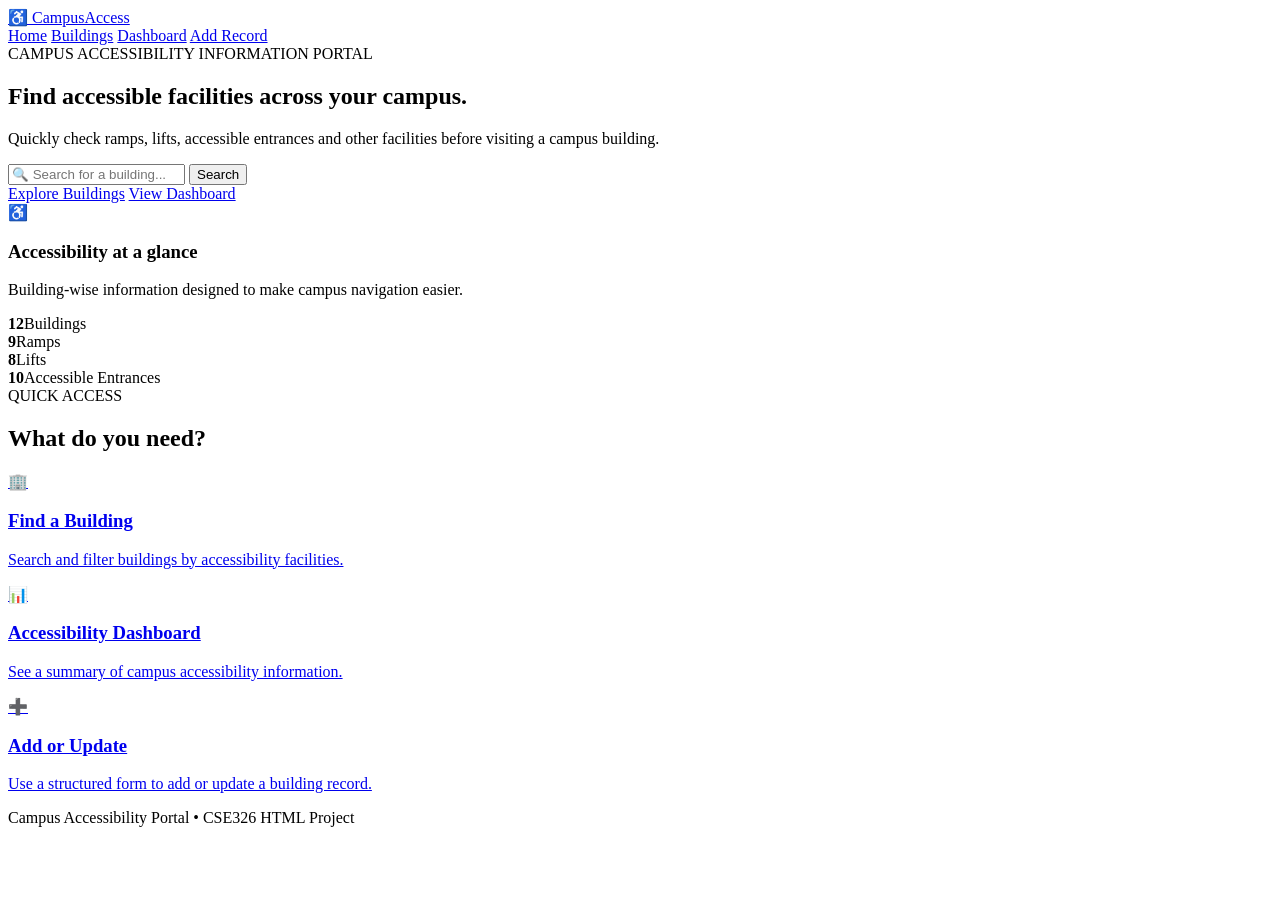
==== index.html @ b007a808 "Add files via upload" ====
<!DOCTYPE html>
<html lang="en">
<head>
  <meta charset="UTF-8">
  <meta name="viewport" content="width=device-width, initial-scale=1.0">
  <title>Campus Accessibility Portal</title>
  <link rel="stylesheet" href="css/style.css">
</head>
<body>
  <header class="navbar">
    <a class="logo" href="index.html">♿ CampusAccess</a>
    <nav>
      <a class="active" href="index.html">Home</a>
      <a href="buildings.html">Buildings</a>
      <a href="dashboard.html">Dashboard</a>
      <a href="add-building.html">Add Record</a>
    </nav>
  </header>

  <main>
    <section class="hero">
      <div>
        <span class="tag">CAMPUS ACCESSIBILITY INFORMATION PORTAL</span>
        <h1>Find accessible facilities across your campus.</h1>
        <p>Quickly check ramps, lifts, accessible entrances and other facilities before visiting a campus building.</p>
        <div class="home-search">
    <input id="homeSearch" type="text" placeholder="🔍 Search for a building...">

    <button type="button" class="search-btn" onclick="searchBuilding()">
        Search
    </button>
</div> 
        <div class="hero-actions">
          <a class="btn primary" href="buildings.html">Explore Buildings</a>
          <a class="btn secondary" href="dashboard.html">View Dashboard</a>
        </div>
      </div>
      <div class="hero-card">
        <div class="big-icon">♿</div>
        <h3>Accessibility at a glance</h3>
        <p>Building-wise information designed to make campus navigation easier.</p>
      </div>
    </section>

    <section class="stats">
      <div class="stat"><strong>12</strong><span>Buildings</span></div>
      <div class="stat"><strong>9</strong><span>Ramps</span></div>
      <div class="stat"><strong>8</strong><span>Lifts</span></div>
      <div class="stat"><strong>10</strong><span>Accessible Entrances</span></div>
    </section>

    <section class="section">
      <div class="section-heading">
        <div>
          <span class="tag">QUICK ACCESS</span>
          <h2>What do you need?</h2>
        </div>
      </div>
      <div class="feature-grid">
        <a class="feature-card" href="buildings.html">
          <span>🏢</span><h3>Find a Building</h3><p>Search and filter buildings by accessibility facilities.</p>
        </a>
        <a class="feature-card" href="dashboard.html">
          <span>📊</span><h3>Accessibility Dashboard</h3><p>See a summary of campus accessibility information.</p>
        </a>
        <a class="feature-card" href="add-building.html">
          <span>➕</span><h3>Add or Update</h3><p>Use a structured form to add or update a building record.</p>
        </a>
      </div>
    </section>
  </main>

  <footer>Campus Accessibility Portal • CSE326 HTML Project</footer>
  <script>
function searchBuilding() {
    const search = document.getElementById("homeSearch").value.trim();

    if (search === "") {
        alert("Please enter a building name.");
        return;
    }

    window.location.href =
        "buildings.html?search=" + encodeURIComponent(search);
}
</script>
</body>
</html>
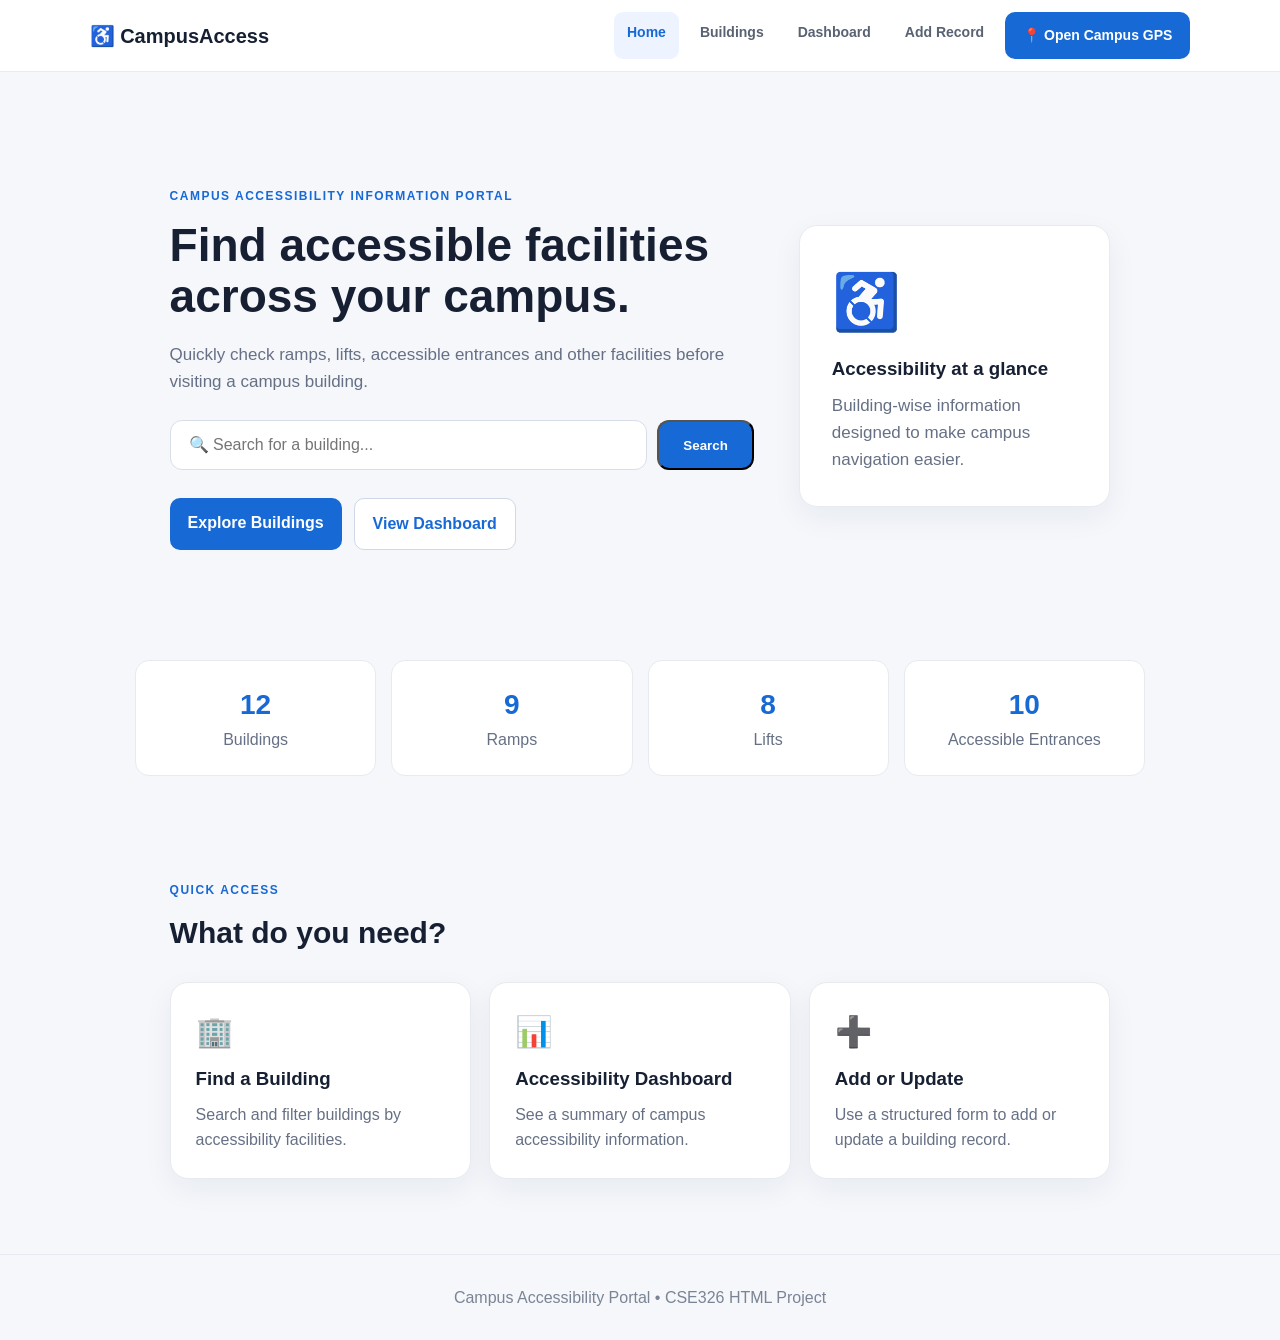
==== commit 44dc5827: "Add files via upload" ====
--- a/index.html
+++ b/index.html
@@ -14,6 +14,9 @@
       <a href="buildings.html">Buildings</a>
       <a href="dashboard.html">Dashboard</a>
       <a href="add-building.html">Add Record</a>
+      <a href="gps-map.html" class="btn primary">
+    📍 Open Campus GPS
+</a>
     </nav>
   </header>
 
@@ -70,6 +73,7 @@
     </section>
   </main>
 
+
   <footer>Campus Accessibility Portal • CSE326 HTML Project</footer>
   <script>
 function searchBuilding() {
--- a/css/style.css
+++ b/css/style.css
@@ -0,0 +1,1429 @@
+*{box-sizing:border-box;margin:0;padding:0}
+body{font-family:Arial,Helvetica,sans-serif;background:#f5f7fb;color:#172033;line-height:1.6}
+.navbar{height:72px;background:#fff;border-bottom:1px solid #e7eaf0;display:flex;align-items:center;justify-content:space-between;padding:0 7%;position:sticky;top:0;z-index:5}
+.logo{text-decoration:none;color:#172033;font-size:20px;font-weight:800}
+nav{display:flex;gap:8px;flex-wrap:wrap}nav a{color:#596273;text-decoration:none;padding:9px 13px;border-radius:9px;font-weight:600;font-size:14px}nav a:hover,nav a.active{background:#edf4ff;color:#1769d5}
+.hero{max-width:1120px;margin:55px auto;padding:55px 7%;display:grid;grid-template-columns:1.5fr .8fr;gap:45px;align-items:center}
+.tag{font-size:12px;font-weight:800;letter-spacing:1.5px;color:#1769d5}
+h1{font-size:46px;line-height:1.12;margin:12px 0 18px}h2{font-size:30px;margin-top:7px}h3{margin:8px 0}
+.hero p{color:#667085;max-width:650px;font-size:17px}
+.hero-actions{display:flex;gap:12px;margin-top:28px}
+.btn{display:inline-block;text-decoration:none;border:0;border-radius:10px;padding:12px 18px;font-weight:700;cursor:pointer}
+.primary{background:#1769d5;color:white}.secondary{background:white;color:#1769d5;border:1px solid #cfd8e6}
+.hero-card,.feature-card,.building-card,.dash-card,.panel,.form-card{background:white;border:1px solid #e7eaf0;border-radius:18px;box-shadow:0 10px 30px rgba(25,40,70,.06)}
+.hero-card{padding:32px}.big-icon{font-size:55px}
+.stats{max-width:1050px;margin:0 auto 55px;display:grid;grid-template-columns:repeat(4,1fr);gap:15px;padding:0 20px}
+.stat{background:#fff;border:1px solid #e7eaf0;padding:22px;border-radius:14px;text-align:center}.stat strong{display:block;font-size:28px;color:#1769d5}.stat span{color:#667085}
+.section{max-width:1120px;margin:0 auto;padding:45px 7%}.section-heading{display:flex;justify-content:space-between;align-items:end;margin-bottom:25px}
+.feature-grid{display:grid;grid-template-columns:repeat(3,1fr);gap:18px}.feature-card{padding:25px;text-decoration:none;color:inherit}.feature-card>span{font-size:30px}.feature-card p{color:#667085}
+.controls{display:flex;gap:12px;margin:25px 0}.controls input,.controls select,.form-card input,.form-card select{width:100%;padding:13px;border:1px solid #d8dee9;border-radius:10px;background:white;font-size:15px}
+.building-grid{display:grid;grid-template-columns:repeat(3,1fr);gap:18px}.building-card{padding:22px}.building-card .icon{font-size:30px}.building-card p{color:#667085}.badges{display:flex;flex-wrap:wrap;gap:7px;margin:15px 0}.badge{padding:5px 8px;border-radius:7px;font-size:12px;background:#eef7ef;color:#27733a}.badge.no{background:#fff0f0;color:#a33}
+.dashboard-grid{display:grid;grid-template-columns:repeat(4,1fr);gap:15px;margin:25px 0}.dash-card{padding:22px}.dash-card span{font-size:25px}.dash-card strong{display:block;font-size:32px;color:#1769d5}.dash-card small{color:#667085}.panel{padding:25px}.progress-row{display:grid;grid-template-columns:160px 1fr 45px;gap:12px;align-items:center;margin:18px 0}.progress-row div{height:10px;background:#edf0f5;border-radius:20px;overflow:hidden}.progress-row i{display:block;height:100%;background:#1769d5;border-radius:20px}.narrow{max-width:750px}.form-card{padding:28px;display:grid;gap:17px}.form-card label{font-weight:700}.form-card input,.form-card select{display:block;margin-top:7px}.success{color:#27733a;font-weight:700}
+footer{text-align:center;color:#7a8495;padding:30px;border-top:1px solid #e7eaf0;margin-top:30px}
+@media(max-width:800px){.navbar{height:auto;padding:15px 5%;gap:10px;align-items:flex-start;flex-direction:column}.hero{grid-template-columns:1fr;margin-top:10px}.stats,.feature-grid,.building-grid,.dashboard-grid{grid-template-columns:1fr 1fr}h1{font-size:36px}}
+@media(max-width:520px){.stats,.feature-grid,.building-grid,.dashboard-grid{grid-template-columns:1fr}.controls{flex-direction:column}.hero{padding:35px 5%}.section{padding:35px 5%}}
+/* Home page search */
+.home-search {
+    display: flex;
+    gap: 10px;
+    max-width: 650px;
+    margin: 25px 0;
+}
+
+.home-search input {
+    flex: 1;
+    padding: 15px 18px;
+    border: 1px solid #d8dee9;
+    border-radius: 12px;
+    font-size: 16px;
+    outline: none;
+    background: white;
+}
+
+.home-search input:focus {
+    border-color: #1769d5;
+    box-shadow: 0 0 0 3px rgba(23, 105, 213, 0.12);
+}
+
+.search-btn {
+    padding: 15px 24px;
+    background: #1769d5;
+    color: white;
+    text-decoration: none;
+    border-radius: 12px;
+    font-weight: 700;
+    display: flex;
+    align-items: center;
+}
+
+.search-btn:hover {
+    background: #1258b5;
+}
+/* ================================
+   PROFESSIONAL BUILDING DETAILS
+   ================================ */
+
+.building-location {
+    color: #667085;
+    font-size: 17px;
+    margin-top: -8px;
+    margin-bottom: 30px;
+}
+
+.details-grid {
+    display: grid;
+    grid-template-columns: 1.25fr 0.75fr;
+    gap: 24px;
+    margin-top: 25px;
+}
+
+.details-grid .panel {
+    padding: 30px;
+}
+
+/* Accessibility status */
+
+.status-box {
+    display: inline-block;
+    margin: 12px 0 30px;
+    padding: 10px 16px;
+    border-radius: 10px;
+    background: #eaf7ee;
+    color: #23733a;
+    font-weight: 700;
+    font-size: 14px;
+}
+
+/* Facilities */
+
+.facility-list {
+    display: grid;
+    grid-template-columns: 1fr 1fr;
+    gap: 14px;
+    margin-top: 18px;
+}
+
+.facility {
+    display: flex;
+    align-items: center;
+    gap: 14px;
+    padding: 17px;
+    background: #f7f9fc;
+    border: 1px solid #e8ecf2;
+    border-radius: 12px;
+}
+
+.facility > span {
+    width: 42px;
+    height: 42px;
+    display: flex;
+    align-items: center;
+    justify-content: center;
+    background: #eaf2ff;
+    border-radius: 10px;
+    font-size: 21px;
+}
+
+.facility strong {
+    display: block;
+    font-size: 15px;
+}
+
+.facility p {
+    margin-top: 3px;
+    color: #27733a;
+    font-size: 13px;
+    font-weight: 600;
+}
+
+/* Route section */
+
+.route-panel {
+    background: linear-gradient(145deg, #ffffff, #f7faff);
+}
+
+.route-panel h2 {
+    margin-bottom: 28px;
+}
+
+.route {
+    padding: 5px 10px;
+}
+
+.route-point {
+    display: flex;
+    align-items: center;
+    gap: 13px;
+    font-size: 15px;
+}
+
+.route-point span {
+    width: 38px;
+    height: 38px;
+    display: flex;
+    align-items: center;
+    justify-content: center;
+    background: #eaf2ff;
+    border-radius: 50%;
+    font-size: 18px;
+}
+
+.route-line {
+    height: 32px;
+    width: 2px;
+    background: #cbd5e1;
+    margin-left: 18px;
+}
+
+/* Better back button */
+
+.details-grid + br + .btn {
+    margin-top: 5px;
+}
+
+/* Mobile */
+
+@media (max-width: 800px) {
+
+    .details-grid {
+        grid-template-columns: 1fr;
+    }
+
+    .facility-list {
+        grid-template-columns: 1fr;
+    }
+
+}
+
+@media (max-width: 520px) {
+
+    .details-grid .panel {
+        padding: 20px;
+    }
+
+    .route-point {
+        font-size: 14px;
+    }
+
+}
+/* =========================================
+PROFESSIONAL BUILDINGS PAGE
+========================================= */
+
+.building-controls {
+display: flex;
+gap: 14px;
+align-items: center;
+margin: 30px 0;
+}
+
+.building-search {
+flex: 1;
+display: flex;
+align-items: center;
+gap: 10px;
+background: #ffffff;
+border: 1px solid #d8dee9;
+border-radius: 12px;
+padding: 0 15px;
+transition: 0.2s ease;
+}
+
+.building-search:focus-within {
+border-color: #1769d5;
+box-shadow: 0 0 0 3px rgba(23, 105, 213, 0.10);
+}
+
+.building-search span {
+font-size: 18px;
+}
+
+.building-search input {
+width: 100%;
+border: none;
+outline: none;
+padding: 14px 4px;
+font-size: 15px;
+background: transparent;
+}
+
+.building-controls select {
+min-width: 190px;
+padding: 14px 15px;
+border: 1px solid #d8dee9;
+border-radius: 12px;
+background: white;
+color: #172033;
+font-size: 14px;
+cursor: pointer;
+outline: none;
+}
+
+.building-controls select:focus {
+border-color: #1769d5;
+}
+
+/* Building cards */
+
+.building-card {
+padding: 24px;
+transition: transform 0.2s ease, box-shadow 0.2s ease,
+border-color 0.2s ease;
+position: relative;
+overflow: hidden;
+}
+
+.building-card::before {
+content: "";
+position: absolute;
+top: 0;
+left: 0;
+width: 100%;
+height: 4px;
+background: #1769d5;
+}
+
+.building-card:hover {
+transform: translateY(-5px);
+box-shadow: 0 14px 35px rgba(25, 40, 70, 0.10);
+border-color: #d5e2f5;
+}
+
+.building-card .icon {
+width: 52px;
+height: 52px;
+display: flex;
+align-items: center;
+justify-content: center;
+background: #edf4ff;
+border-radius: 13px;
+font-size: 27px;
+margin-bottom: 15px;
+}
+
+.building-card h3 {
+font-size: 20px;
+margin-bottom: 5px;
+}
+
+.building-card > p {
+font-size: 14px;
+margin-bottom: 4px;
+}
+
+/* Accessibility badges */
+
+.badges {
+margin: 18px 0;
+}
+
+.badge {
+border: 1px solid transparent;
+font-weight: 600;
+}
+
+/* View Details button */
+
+.building-card .btn {
+width: 100%;
+text-align: center;
+margin-top: 4px;
+transition: 0.2s ease;
+}
+
+.building-card .btn:hover {
+transform: translateY(-1px);
+}
+
+/* No results */
+
+.no-results {
+display: none;
+text-align: center;
+padding: 55px 20px;
+background: white;
+border: 1px solid #e7eaf0;
+border-radius: 18px;
+margin-top: 20px;
+}
+
+.no-results > div {
+font-size: 40px;
+margin-bottom: 10px;
+}
+
+.no-results h3 {
+font-size: 20px;
+margin-bottom: 5px;
+}
+
+.no-results p {
+color: #667085;
+font-size: 14px;
+}
+* {
+    box-sizing: border-box;
+    margin: 0;
+    padding: 0;
+}
+
+body {
+    font-family: Arial, Helvetica, sans-serif;
+    background: #f5f7fb;
+    color: #172033;
+    line-height: 1.6;
+}
+
+/* =========================
+   NAVBAR
+   ========================= */
+
+.navbar {
+    height: 72px;
+    background: #ffffff;
+    border-bottom: 1px solid #e7eaf0;
+    display: flex;
+    align-items: center;
+    justify-content: space-between;
+    padding: 0 7%;
+    position: sticky;
+    top: 0;
+    z-index: 5;
+}
+
+.logo {
+    text-decoration: none;
+    color: #172033;
+    font-size: 20px;
+    font-weight: 800;
+}
+
+nav {
+    display: flex;
+    gap: 8px;
+    flex-wrap: wrap;
+}
+
+nav a {
+    color: #596273;
+    text-decoration: none;
+    padding: 9px 13px;
+    border-radius: 9px;
+    font-weight: 600;
+    font-size: 14px;
+}
+
+nav a:hover,
+nav a.active {
+    background: #edf4ff;
+    color: #1769d5;
+}
+
+
+/* =========================
+   HERO
+   ========================= */
+
+.hero {
+    max-width: 1120px;
+    margin: 55px auto;
+    padding: 55px 7%;
+    display: grid;
+    grid-template-columns: 1.5fr 0.8fr;
+    gap: 45px;
+    align-items: center;
+}
+
+.tag {
+    font-size: 12px;
+    font-weight: 800;
+    letter-spacing: 1.5px;
+    color: #1769d5;
+}
+
+h1 {
+    font-size: 46px;
+    line-height: 1.12;
+    margin: 12px 0 18px;
+}
+
+h2 {
+    font-size: 30px;
+    margin-top: 7px;
+}
+
+h3 {
+    margin: 8px 0;
+}
+
+.hero p {
+    color: #667085;
+    max-width: 650px;
+    font-size: 17px;
+}
+
+.hero-actions {
+    display: flex;
+    gap: 12px;
+    margin-top: 28px;
+}
+
+
+/* =========================
+   BUTTONS
+   ========================= */
+
+.btn {
+    display: inline-block;
+    text-decoration: none;
+    border: 0;
+    border-radius: 10px;
+    padding: 12px 18px;
+    font-weight: 700;
+    cursor: pointer;
+}
+
+.primary {
+    background: #1769d5;
+    color: white;
+}
+
+.secondary {
+    background: white;
+    color: #1769d5;
+    border: 1px solid #cfd8e6;
+}
+
+.primary:hover {
+    background: #1258b5;
+}
+
+
+/* =========================
+   CARDS
+   ========================= */
+
+.hero-card,
+.feature-card,
+.building-card,
+.dash-card,
+.panel,
+.form-card {
+    background: white;
+    border: 1px solid #e7eaf0;
+    border-radius: 18px;
+    box-shadow: 0 10px 30px rgba(25, 40, 70, 0.06);
+}
+
+.hero-card {
+    padding: 32px;
+}
+
+.big-icon {
+    font-size: 55px;
+}
+
+
+/* =========================
+   STATS
+   ========================= */
+
+.stats {
+    max-width: 1050px;
+    margin: 0 auto 55px;
+    display: grid;
+    grid-template-columns: repeat(4, 1fr);
+    gap: 15px;
+    padding: 0 20px;
+}
+
+.stat {
+    background: #fff;
+    border: 1px solid #e7eaf0;
+    padding: 22px;
+    border-radius: 14px;
+    text-align: center;
+}
+
+.stat strong {
+    display: block;
+    font-size: 28px;
+    color: #1769d5;
+}
+
+.stat span {
+    color: #667085;
+}
+
+
+/* =========================
+   SECTIONS
+   ========================= */
+
+.section {
+    max-width: 1120px;
+    margin: 0 auto;
+    padding: 45px 7%;
+}
+
+.section-heading {
+    display: flex;
+    justify-content: space-between;
+    align-items: end;
+    margin-bottom: 25px;
+}
+
+
+/* =========================
+   FEATURE CARDS
+   ========================= */
+
+.feature-grid {
+    display: grid;
+    grid-template-columns: repeat(3, 1fr);
+    gap: 18px;
+}
+
+.feature-card {
+    padding: 25px;
+    text-decoration: none;
+    color: inherit;
+}
+
+.feature-card > span {
+    font-size: 30px;
+}
+
+.feature-card p {
+    color: #667085;
+}
+
+
+/* =========================
+   GENERAL CONTROLS
+   ========================= */
+
+.controls {
+    display: flex;
+    gap: 12px;
+    margin: 25px 0;
+}
+
+.controls input,
+.controls select,
+.form-card input,
+.form-card select {
+    width: 100%;
+    padding: 13px;
+    border: 1px solid #d8dee9;
+    border-radius: 10px;
+    background: white;
+    font-size: 15px;
+}
+
+
+/* =========================
+   BUILDINGS PAGE
+   ========================= */
+
+.building-controls {
+    display: flex;
+    gap: 14px;
+    align-items: center;
+    margin: 30px 0;
+}
+
+.building-search {
+    flex: 1;
+    display: flex;
+    align-items: center;
+    gap: 10px;
+    background: #ffffff;
+    border: 1px solid #d8dee9;
+    border-radius: 12px;
+    padding: 0 15px;
+    transition: 0.2s ease;
+}
+
+.building-search:focus-within {
+    border-color: #1769d5;
+    box-shadow: 0 0 0 3px rgba(23, 105, 213, 0.10);
+}
+
+.building-search span {
+    font-size: 18px;
+}
+
+.building-search input {
+    width: 100%;
+    border: none;
+    outline: none;
+    padding: 14px 4px;
+    font-size: 15px;
+    background: transparent;
+}
+
+.building-controls select {
+    min-width: 190px;
+    padding: 14px 15px;
+    border: 1px solid #d8dee9;
+    border-radius: 12px;
+    background: white;
+    color: #172033;
+    font-size: 14px;
+    cursor: pointer;
+    outline: none;
+}
+
+.building-controls select:focus {
+    border-color: #1769d5;
+}
+
+
+/* =========================
+   BUILDING GRID
+   ========================= */
+
+.building-grid {
+    display: grid;
+    grid-template-columns: repeat(3, 1fr);
+    gap: 20px;
+}
+
+.building-card {
+    padding: 24px;
+    transition: transform 0.2s ease,
+                box-shadow 0.2s ease,
+                border-color 0.2s ease;
+
+    position: relative;
+    overflow: hidden;
+}
+
+.building-card::before {
+    content: "";
+    position: absolute;
+    top: 0;
+    left: 0;
+    width: 100%;
+    height: 4px;
+    background: #1769d5;
+}
+
+.building-card:hover {
+    transform: translateY(-5px);
+    box-shadow: 0 14px 35px rgba(25, 40, 70, 0.10);
+    border-color: #d5e2f5;
+}
+
+.building-card .icon {
+    width: 52px;
+    height: 52px;
+    display: flex;
+    align-items: center;
+    justify-content: center;
+    background: #edf4ff;
+    border-radius: 13px;
+    font-size: 27px;
+    margin-bottom: 15px;
+}
+
+.building-card h3 {
+    font-size: 20px;
+    margin-bottom: 5px;
+}
+
+.building-card > p {
+    font-size: 14px;
+    color: #667085;
+    margin-bottom: 4px;
+}
+
+
+/* =========================
+   ACCESSIBILITY BADGES
+   ========================= */
+
+.badges {
+    display: flex;
+    flex-wrap: wrap;
+    gap: 7px;
+    margin: 18px 0;
+}
+
+.badge {
+    padding: 6px 9px;
+    border-radius: 7px;
+    font-size: 12px;
+    background: #eef7ef;
+    color: #27733a;
+    font-weight: 600;
+    border: 1px solid transparent;
+}
+
+.badge.no {
+    background: #fff0f0;
+    color: #a33;
+}
+
+
+/* =========================
+   VIEW DETAILS BUTTON
+   ========================= */
+
+.building-card .btn {
+    width: 100%;
+    text-align: center;
+    margin-top: 4px;
+    transition: 0.2s ease;
+}
+
+.building-card .btn:hover {
+    transform: translateY(-1px);
+}
+
+
+/* =========================
+   NO RESULTS
+   ========================= */
+
+.no-results {
+    display: none;
+    text-align: center;
+    padding: 55px 20px;
+    background: white;
+    border: 1px solid #e7eaf0;
+    border-radius: 18px;
+    margin-top: 20px;
+}
+
+.no-results > div {
+    font-size: 40px;
+    margin-bottom: 10px;
+}
+
+.no-results h3 {
+    font-size: 20px;
+    margin-bottom: 5px;
+}
+
+.no-results p {
+    color: #667085;
+    font-size: 14px;
+}
+
+
+/* =========================
+   DASHBOARD
+   ========================= */
+
+.dashboard-grid {
+    display: grid;
+    grid-template-columns: repeat(4, 1fr);
+    gap: 15px;
+    margin: 25px 0;
+}
+
+.dash-card {
+    padding: 22px;
+}
+
+.dash-card span {
+    font-size: 25px;
+}
+
+.dash-card strong {
+    display: block;
+    font-size: 32px;
+    color: #1769d5;
+}
+
+.dash-card small {
+    color: #667085;
+}
+
+
+/* =========================
+   PANELS
+   ========================= */
+
+.panel {
+    padding: 25px;
+}
+
+.progress-row {
+    display: grid;
+    grid-template-columns: 160px 1fr 45px;
+    gap: 12px;
+    align-items: center;
+    margin: 18px 0;
+}
+
+.progress-row div {
+    height: 10px;
+    background: #edf0f5;
+    border-radius: 20px;
+    overflow: hidden;
+}
+
+.progress-row i {
+    display: block;
+    height: 100%;
+    background: #1769d5;
+    border-radius: 20px;
+}
+
+.narrow {
+    max-width: 750px;
+}
+
+
+/* =========================
+   FORM
+   ========================= */
+
+.form-card {
+    padding: 28px;
+    display: grid;
+    gap: 17px;
+}
+
+.form-card label {
+    font-weight: 700;
+}
+
+.form-card input,
+.form-card select {
+    display: block;
+    margin-top: 7px;
+}
+
+.success {
+    color: #27733a;
+    font-weight: 700;
+}
+
+
+/* =========================
+   HOME PAGE SEARCH
+   ========================= */
+
+.home-search {
+    display: flex;
+    gap: 10px;
+    max-width: 650px;
+    margin: 25px 0;
+}
+
+.home-search input {
+    flex: 1;
+    padding: 15px 18px;
+    border: 1px solid #d8dee9;
+    border-radius: 12px;
+    font-size: 16px;
+    outline: none;
+    background: white;
+}
+
+.home-search input:focus {
+    border-color: #1769d5;
+    box-shadow: 0 0 0 3px rgba(23, 105, 213, 0.12);
+}
+
+.search-btn {
+    padding: 15px 24px;
+    background: #1769d5;
+    color: white;
+    text-decoration: none;
+    border-radius: 12px;
+    font-weight: 700;
+    display: flex;
+    align-items: center;
+}
+
+.search-btn:hover {
+    background: #1258b5;
+}
+
+
+/* =========================
+   BUILDING DETAILS PAGE
+   ========================= */
+
+.building-location {
+    color: #667085;
+    font-size: 17px;
+    margin-top: -8px;
+    margin-bottom: 30px;
+}
+
+.details-grid {
+    display: grid;
+    grid-template-columns: 1.25fr 0.75fr;
+    gap: 24px;
+    margin-top: 25px;
+}
+
+.details-grid .panel {
+    padding: 30px;
+}
+
+
+/* Accessibility status */
+
+.status-box {
+    display: inline-block;
+    margin: 12px 0 30px;
+    padding: 10px 16px;
+    border-radius: 10px;
+    background: #eaf7ee;
+    color: #23733a;
+    font-weight: 700;
+    font-size: 14px;
+}
+
+
+/* Facilities */
+
+.facility-list {
+    display: grid;
+    grid-template-columns: 1fr 1fr;
+    gap: 14px;
+    margin-top: 18px;
+}
+
+.facility {
+    display: flex;
+    align-items: center;
+    gap: 14px;
+    padding: 17px;
+    background: #f7f9fc;
+    border: 1px solid #e8ecf2;
+    border-radius: 12px;
+}
+
+.facility > span {
+    width: 42px;
+    height: 42px;
+    display: flex;
+    align-items: center;
+    justify-content: center;
+    background: #eaf2ff;
+    border-radius: 10px;
+    font-size: 21px;
+}
+
+.facility strong {
+    display: block;
+    font-size: 15px;
+}
+
+.facility p {
+    margin-top: 3px;
+    color: #27733a;
+    font-size: 13px;
+    font-weight: 600;
+}
+
+
+/* Route section */
+
+.route-panel {
+    background: linear-gradient(145deg, #ffffff, #f7faff);
+}
+
+.route-panel h2 {
+    margin-bottom: 28px;
+}
+
+.route {
+    padding: 5px 10px;
+}
+
+.route-point {
+    display: flex;
+    align-items: center;
+    gap: 13px;
+    font-size: 15px;
+}
+
+.route-point span {
+    width: 38px;
+    height: 38px;
+    display: flex;
+    align-items: center;
+    justify-content: center;
+    background: #eaf2ff;
+    border-radius: 50%;
+    font-size: 18px;
+}
+
+.route-line {
+    height: 32px;
+    width: 2px;
+    background: #cbd5e1;
+    margin-left: 18px;
+}
+
+
+/* Back button */
+
+.details-grid + br + .btn {
+    margin-top: 5px;
+}
+
+
+/* =========================
+   FOOTER
+   ========================= */
+
+footer {
+    text-align: center;
+    color: #7a8495;
+    padding: 30px;
+    border-top: 1px solid #e7eaf0;
+    margin-top: 30px;
+}
+
+
+/* =========================
+   TABLET
+   ========================= */
+
+@media (max-width: 800px) {
+
+    .navbar {
+        height: auto;
+        padding: 15px 5%;
+        gap: 10px;
+        align-items: flex-start;
+        flex-direction: column;
+    }
+
+    .hero {
+        grid-template-columns: 1fr;
+        margin-top: 10px;
+    }
+
+    .stats,
+    .feature-grid,
+    .building-grid,
+    .dashboard-grid {
+        grid-template-columns: 1fr 1fr;
+    }
+
+    h1 {
+        font-size: 36px;
+    }
+
+    .building-controls {
+        flex-direction: column;
+        align-items: stretch;
+    }
+
+    .building-controls select {
+        width: 100%;
+    }
+
+    .details-grid {
+        grid-template-columns: 1fr;
+    }
+
+    .facility-list {
+        grid-template-columns: 1fr;
+    }
+}
+
+
+/* =========================
+   MOBILE
+   ========================= */
+
+@media (max-width: 520px) {
+
+    .stats,
+    .feature-grid,
+    .building-grid,
+    .dashboard-grid {
+        grid-template-columns: 1fr;
+    }
+
+    .controls {
+        flex-direction: column;
+    }
+
+    .hero {
+        padding: 35px 5%;
+    }
+
+    .section {
+        padding: 35px 5%;
+    }
+
+    .building-card {
+        padding: 20px;
+    }
+
+    .building-card h3 {
+        font-size: 18px;
+    }
+
+    .details-grid .panel {
+        padding: 20px;
+    }
+
+    .route-point {
+        font-size: 14px;
+    }
+}
+/* =========================================
+   CAMPUS ACCESSIBILITY MAP
+   ========================================= */
+
+.campus-map-section {
+    margin-top: 45px;
+    padding: 30px;
+    background: #ffffff;
+    border: 1px solid #e7eaf0;
+    border-radius: 18px;
+    box-shadow: 0 10px 30px rgba(25, 40, 70, 0.06);
+}
+
+.campus-map-section h2 {
+    margin-top: 8px;
+    margin-bottom: 5px;
+}
+
+.map-description {
+    color: #667085;
+    margin-bottom: 25px;
+}
+
+
+/* Map */
+
+.campus-map {
+    height: 480px;
+    position: relative;
+    overflow: hidden;
+    border-radius: 16px;
+    border: 1px solid #dfe5ee;
+    background:
+        linear-gradient(#edf1f5 1px, transparent 1px),
+        linear-gradient(90deg, #edf1f5 1px, transparent 1px);
+    background-size: 35px 35px;
+}
+
+
+/* Roads */
+
+.map-road {
+    position: absolute;
+    background: #ffffff;
+    border: 1px solid #d8dee9;
+}
+
+.road-horizontal {
+    width: 100%;
+    height: 55px;
+    top: 52%;
+    left: 0;
+}
+
+.road-vertical {
+    height: 100%;
+    width: 55px;
+    left: 48%;
+    top: 0;
+}
+
+
+/* Location cards */
+
+.map-location {
+    position: absolute;
+    min-width: 125px;
+    padding: 12px;
+    background: #ffffff;
+    border: 1px solid #d9e1ec;
+    border-radius: 12px;
+    text-align: center;
+    box-shadow: 0 6px 18px rgba(25, 40, 70, 0.10);
+    z-index: 2;
+}
+
+.map-location span {
+    display: block;
+    font-size: 25px;
+    margin-bottom: 4px;
+}
+
+.map-location strong {
+    display: block;
+    font-size: 14px;
+}
+
+.map-location small {
+    display: block;
+    margin-top: 3px;
+    font-size: 11px;
+    font-weight: 700;
+}
+
+
+/* Map positions */
+
+.main-gate {
+    left: 7%;
+    top: 43%;
+}
+
+.block32 {
+    left: 20%;
+    top: 12%;
+}
+
+.block34 {
+    left: 63%;
+    top: 12%;
+}
+
+.block36 {
+    left: 67%;
+    top: 65%;
+}
+
+.library {
+    left: 29%;
+    top: 67%;
+}
+
+.admin {
+    left: 55%;
+    top: 38%;
+}
+
+.engineering {
+    left: 7%;
+    top: 70%;
+}
+
+
+/* Legend */
+
+.map-legend {
+    display: flex;
+    flex-wrap: wrap;
+    gap: 20px;
+    margin-top: 20px;
+}
+
+.map-legend span {
+    display: flex;
+    align-items: center;
+    gap: 7px;
+    font-size: 13px;
+    color: #596273;
+}
+
+.legend-dot {
+    width: 11px;
+    height: 11px;
+    border-radius: 50%;
+    display: inline-block;
+}
+
+.legend-dot.green {
+    background: #32a852;
+}
+
+.legend-dot.yellow {
+    background: #e5a900;
+}
+
+.legend-dot.red {
+    background: #d64545;
+}
+
+
+/* Hover effect */
+
+.map-location {
+    transition: transform 0.2s ease, box-shadow 0.2s ease;
+}
+
+.map-location:hover {
+    transform: translateY(-4px);
+    box-shadow: 0 10px 25px rgba(25, 40, 70, 0.16);
+}
+
+
+/* Mobile */
+
+@media (max-width: 700px) {
+
+    .campus-map-section {
+        padding: 20px;
+    }
+
+    .campus-map {
+        height: 600px;
+    }
+
+    .map-location {
+        min-width: 105px;
+        padding: 9px;
+    }
+
+    .map-location strong {
+        font-size: 12px;
+    }
+
+    .map-location small {
+        font-size: 10px;
+    }
+
+    .block32 {
+        left: 5%;
+        top: 10%;
+    }
+
+    .block34 {
+        left: 58%;
+        top: 10%;
+    }
+
+    .library {
+        left: 5%;
+        top: 42%;
+    }
+
+    .admin {
+        left: 57%;
+        top: 42%;
+    }
+
+    .engineering {
+        left: 5%;
+        top: 72%;
+    }
+
+    .block36 {
+        left: 58%;
+        top: 72%;
+    }
+
+    .main-gate {
+        left: 34%;
+        top: 27%;
+    }
+
+    .road-horizontal {
+        top: 51%;
+    }
+
+    .road-vertical {
+        left: 47%;
+    }
+
+}
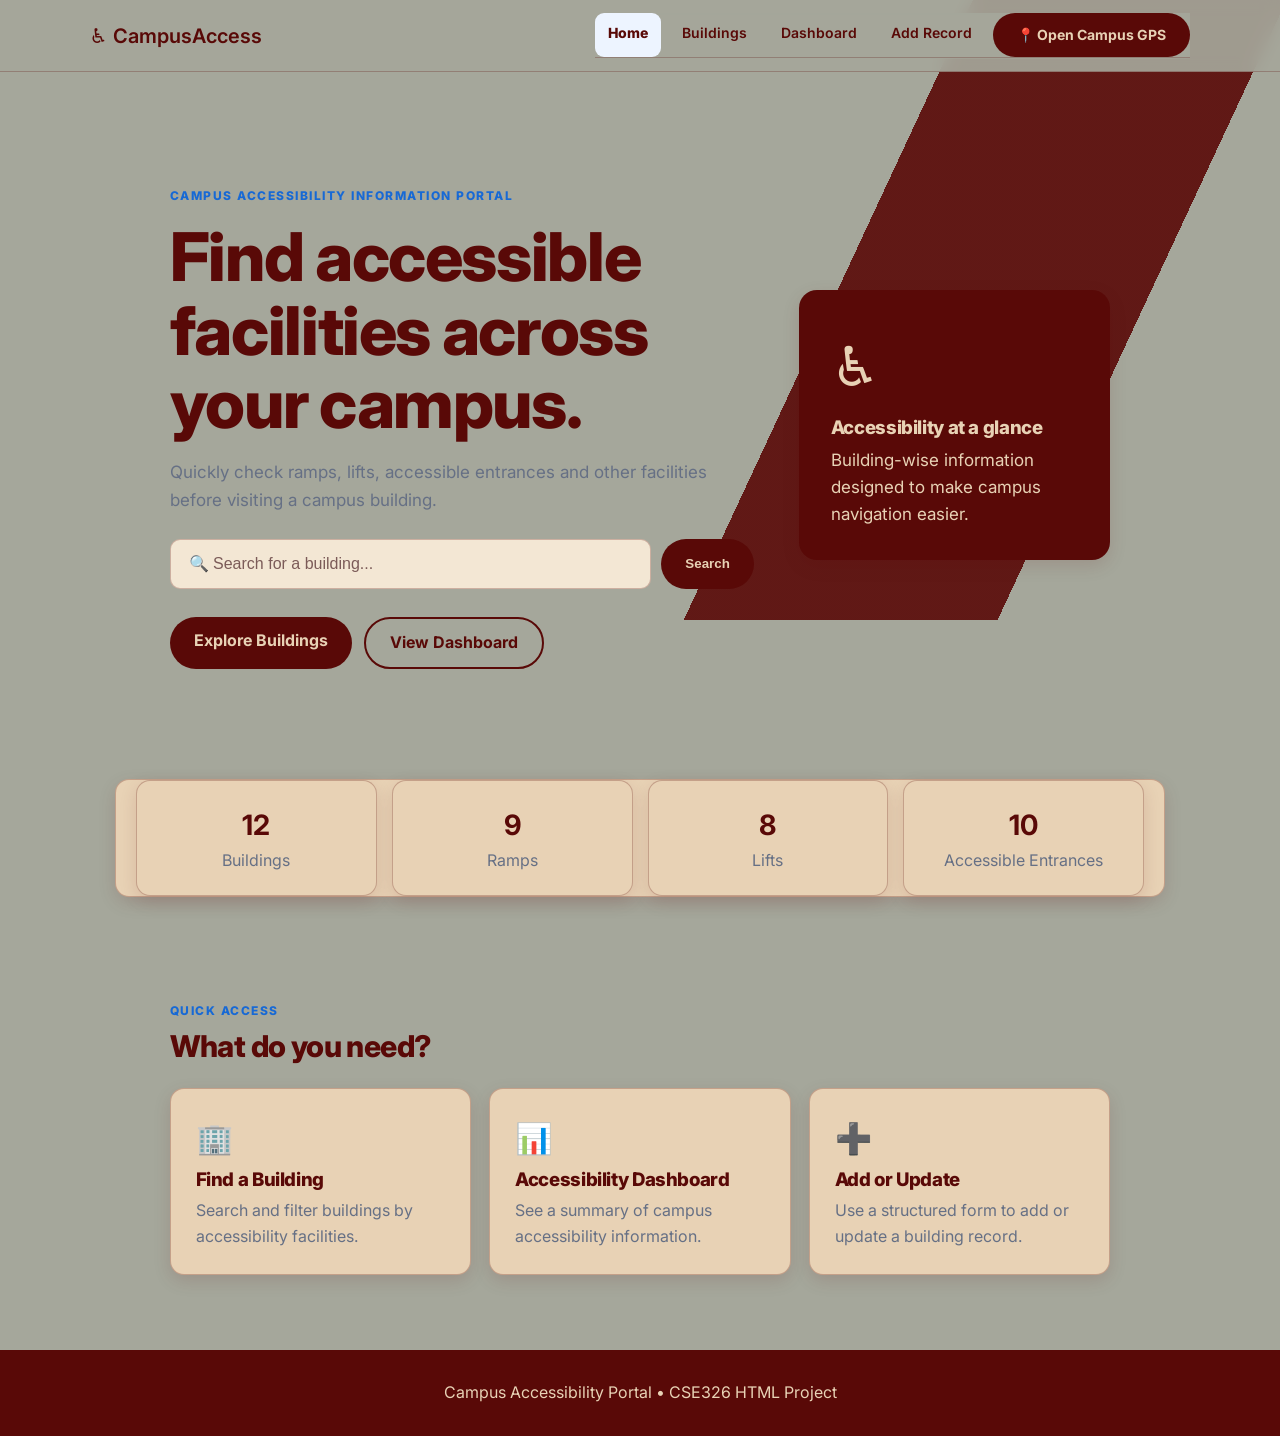
==== commit 0c3e080e: "Update index.html" ====
--- a/index.html
+++ b/index.html
@@ -5,6 +5,9 @@
   <meta name="viewport" content="width=device-width, initial-scale=1.0">
   <title>Campus Accessibility Portal</title>
   <link rel="stylesheet" href="css/style.css">
+  <link rel="preconnect" href="https://fonts.googleapis.com">
+<link rel="preconnect" href="https://fonts.gstatic.com" crossorigin>
+<link href="https://fonts.googleapis.com/css2?family=Bebas+Neue&family=Inter:wght@400;500;700&display=swap" rel="stylesheet">
 </head>
 <body>
   <header class="navbar">
--- a/css/style.css
+++ b/css/style.css
@@ -1427,3 +1427,173 @@
     }
 
 }
+/* ===== CampusAccess theme: Muted Sage Grey + Warm Cream Beige + Deep Burgundy =====
+   Paste at the BOTTOM of style.css (replace the old midnight/cobalt/lime theme block).
+*/
+
+:root {
+  --sage: #a5a79b;
+  --sage-dark: #8c8e82;
+  --beige: #e8d2b5;
+  --beige-light: #f3e7d4;
+  --burgundy: #590907;
+  --burgundy-light: #7a1512;
+  --text: #2a0c0b;            /* very dark burgundy-brown for body text */
+  --muted: #4a2a28;
+  --border: rgba(89, 9, 7, 0.25);
+}
+
+/* ---------- Base ---------- */
+html, body {
+  background: var(--sage) !important;
+  color: var(--text) !important;
+  font-family: "Inter", "Segoe UI", system-ui, sans-serif;
+  line-height: 1.6;
+}
+
+/* Bold diagonal burgundy band in the top-right, like the shoe design */
+body {
+  background-image:
+    linear-gradient(115deg, transparent 62%, rgba(89, 9, 7, 0.9) 62%, rgba(89, 9, 7, 0.9) 82%, transparent 82%) !important;
+  background-repeat: no-repeat !important;
+  background-size: 100% 620px !important;
+  background-position: top right !important;
+}
+
+h1, h2, h3, h4 {
+  color: var(--burgundy) !important;
+  letter-spacing: -0.02em;
+  line-height: 1.1;
+  font-weight: 800;
+}
+
+h1 { font-size: clamp(2.4rem, 6vw, 4.2rem); }
+
+p, li, span, small { color: var(--muted); }
+
+a { color: var(--burgundy); text-decoration: none; }
+a:hover { color: var(--burgundy-light); text-decoration: underline; }
+
+/* ---------- Navbar ---------- */
+header, nav, .navbar, .nav {
+  background: rgba(165, 167, 155, 0.92) !important;
+  backdrop-filter: blur(8px);
+  border-bottom: 1px solid var(--border) !important;
+}
+
+nav a, header a, .navbar a { color: var(--burgundy) !important; font-weight: 600; }
+nav a:hover, header a:hover, .navbar a:hover { color: var(--burgundy-light) !important; }
+
+.logo, .brand, nav a:first-child { color: var(--burgundy) !important; font-weight: 800; }
+
+/* ---------- Hero ---------- */
+.hero, .hero-section, main > section:first-of-type {
+  background: transparent !important;
+}
+
+.eyebrow, .tagline, .hero-label, .badge {
+  color: var(--burgundy) !important;
+  letter-spacing: 0.12em;
+  font-weight: 700;
+}
+
+/* ---------- Buttons ---------- */
+button, .btn, .button, input[type="submit"], a[class*="btn"], a[class*="button"] {
+  background: var(--burgundy) !important;
+  color: var(--beige) !important;          /* beige on burgundy = high contrast */
+  border: none !important;
+  border-radius: 999px !important;
+  padding: 0.7rem 1.5rem;
+  font-weight: 700;
+  cursor: pointer;
+  text-decoration: none !important;
+  transition: transform 0.15s ease, background 0.15s ease;
+}
+button:hover, .btn:hover, .button:hover, input[type="submit"]:hover,
+a[class*="btn"]:hover, a[class*="button"]:hover {
+  background: var(--burgundy-light) !important;
+  color: var(--beige-light) !important;
+  transform: translateY(-2px);
+}
+
+/* Secondary buttons: burgundy outline */
+.btn-secondary, .secondary, a[class*="secondary"], a[class*="outline"] {
+  background: transparent !important;
+  color: var(--burgundy) !important;
+  border: 2px solid var(--burgundy) !important;
+}
+.btn-secondary:hover, .secondary:hover, a[class*="secondary"]:hover, a[class*="outline"]:hover {
+  background: var(--burgundy) !important;
+  color: var(--beige) !important;
+}
+
+/* ---------- Cards / panels ---------- */
+.card, .box, .panel, .stat, .stats > *, .feature, .quick-card,
+[class*="card"], [class*="stat"], [class*="panel"] {
+  background: var(--beige) !important;
+  border: 1px solid var(--border) !important;
+  border-radius: 14px !important;
+  color: var(--text) !important;
+  box-shadow: 0 6px 18px rgba(89, 9, 7, 0.12) !important;
+  transition: transform 0.2s ease, box-shadow 0.2s ease;
+}
+.card:hover, [class*="card"]:hover {
+  transform: translateY(-3px);
+  box-shadow: 0 12px 26px rgba(89, 9, 7, 0.2) !important;
+}
+
+/* Big numbers (12 Buildings, 9 Ramps...) */
+.stat strong, .stat b, [class*="stat"] strong, [class*="stat"] b, .number, .count {
+  color: var(--burgundy) !important;
+}
+
+/* "Accessibility at a glance" panel: solid burgundy with beige text */
+.hero-card, .glance, aside {
+  background: var(--burgundy) !important;
+  border: none !important;
+  border-radius: 18px !important;
+  color: var(--beige) !important;
+}
+.hero-card *, .glance *, aside * { color: var(--beige) !important; }
+.hero-card strong, .glance strong, aside strong { color: #fff !important; }
+
+/* ---------- Forms (Search, Add Record) ---------- */
+input, select, textarea {
+  background: var(--beige-light) !important;
+  color: var(--text) !important;
+  border: 1px solid var(--border) !important;
+  border-radius: 10px !important;
+  padding: 0.7rem 1rem;
+}
+input::placeholder, textarea::placeholder { color: #7b5b58; }
+input:focus, select:focus, textarea:focus {
+  outline: 3px solid var(--burgundy) !important;
+  outline-offset: 2px;
+}
+label { color: var(--burgundy) !important; font-weight: 600; }
+
+/* ---------- Tables (Buildings / Dashboard) ---------- */
+table { background: var(--beige) !important; border-collapse: collapse; width: 100%; }
+th {
+  background: var(--burgundy) !important;
+  color: var(--beige) !important;
+  text-align: left;
+}
+td, th { border-bottom: 1px solid var(--border) !important; padding: 0.8rem 1rem; }
+td { color: var(--text) !important; }
+tr:hover td { background: var(--beige-light) !important; }
+
+/* ---------- Footer ---------- */
+footer {
+  background: var(--burgundy) !important;
+  border-top: none !important;
+  color: var(--beige) !important;
+}
+footer * { color: var(--beige) !important; }
+
+/* ---------- Accessibility ---------- */
+:focus-visible { outline: 3px solid var(--burgundy) !important; outline-offset: 3px; }
+
+@media (prefers-reduced-motion: reduce) {
+  * { transition: none !important; animation: none !important; }
+}
